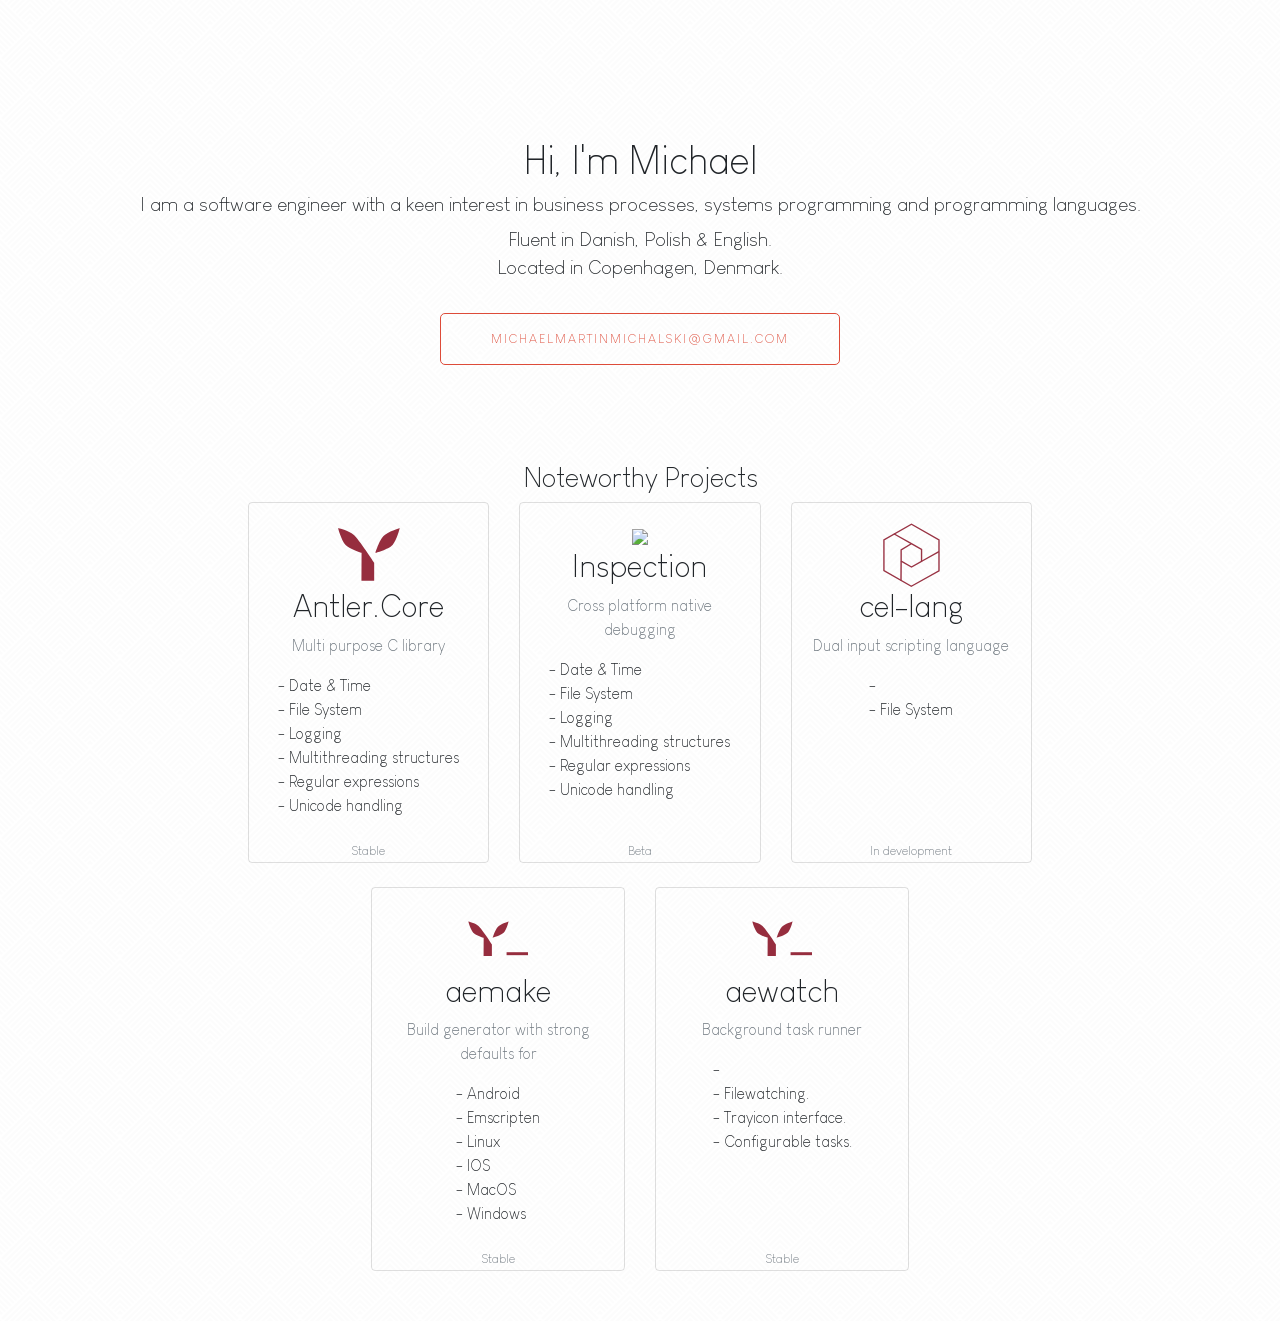
==== index.html @ 4b908354 "added some text" ====
<!DOCTYPE html>
<html lang="en">

<head>
    <meta http-equiv="Content-Type" content="text/html; charset=utf-8">
    <meta http-equiv="X-UA-Compatible" content="IE=edge, chrome=1">
    <meta name="viewport" content="width=device-width, initial-scale=1">
    <meta name="description" content="A Software Engineer with focus on native programming and good IT design.">
    <meta name="author" content="Michael Michalski">

    <title>Portfolio - Michael Michalski</title>

    <link href="css/bootstrap.min.css" rel="stylesheet">
    <link href="css/fonts.css" rel="stylesheet">
    <link href="css/theme.css" rel="stylesheet">

</head>

<body>
    <div class="container">
        <div class="row justify-content-center">
            <div class="jumbotron">
                <br>
                <br>
                <br>
                <h1>Hi, I'm Michael</h1>
                
                <h4 class="lead">
                    I am a software engineer with a keen interest in business processes, systems programming and programming languages.
                    
                </h4>
                <h4 class="lead desc">
                    Fluent in Danish, Polish & English.
                    <br> Located in Copenhagen, Denmark.
                </h4>
                <br>
                <a href="mailto::michaelmartinmichalski@gmail.com" class="btn btn-outline btn-xl">
                    michaelmartinmichalski@gmail.com
                </a>
            </div>
        </div>
        <div class="row justify-content-center">
            <h3>Noteworthy Projects </h3>
        </div>
        <div class="row justify-content-center">
            <div class="card-deck">
                <div class="card">
                    <div class="card-body">
                        <img style="height:64px;" src="icons/antler.svg" />
                        <h2>Antler.Core</h2>
                        <p class="text-muted">Multi purpose C library</p>
                        <div style="display: inline-block; text-align: left;">
                            - Date & Time
                            <br /> - File System
                            <br /> - Logging
                            <br /> - Multithreading structures
                            <br /> - Regular expressions
                            <br /> - Unicode handling
                        </div>
                    </div>
                    <div class="card-bottom">
                        <small class="text-muted">Stable</small>
                    </div>
                </div>
                <div class="card">
                    <div class="card-body">
                        <img style="height:64px;" src="press/icons/abstraction.svg" />
                        <h2>Inspection</h2>
                        <p class="text-muted">Cross platform native debugging</p>
                        <div style="display: inline-block; text-align: left;">
                            - Date & Time
                            <br /> - File System
                            <br /> - Logging
                            <br /> - Multithreading structures
                            <br /> - Regular expressions
                            <br /> - Unicode handling
                        </div>
                    </div>
                    <div class="card-bottom">
                        <small class="text-muted">Beta</small>
                    </div>
                </div>
                <div class="card">
                    <div class="card-body">
                        <img style="height:64px;" src="icons/cel.svg" />
                        <h2>cel-lang</h2>
                        <p class="text-muted">Dual input scripting language</p>
                        <div style="display: inline-block; text-align: left;">
                            -
                            <br /> - File System
                        </div>
                    </div>
                    <div class="card-bottom">
                        <small class="text-muted">In development</small>
                    </div>
                </div>
            </div>

        </div>
        <br>
        <div class="row justify-content-center">
            <div class="card-deck">

                <div class="card">
                    <div class="card-body">
                        <img style="height:64px;" src="icons/antlerConsole.svg" />
                        <h2>aemake</h2>
                        <p class="text-muted">Build generator with strong defaults for</p>
                        <div style="display: inline-block; text-align: left;">
                            - Android
                            <br /> - Emscripten
                            <br /> - Linux
                            <br /> - IOS
                            <br /> - MacOS
                            <br /> - Windows
                        </div>
                    </div>
                    <div class="card-bottom">
                        <small class="text-muted">Stable</small>
                    </div>
                </div>
                <div class="card">
                    <div class="card-body">
                        <img style="height:64px;" src="icons/antlerConsole.svg" />
                        <h2>aewatch</h2>
                        <p class="text-muted">Background task runner</p>
                        <div style="display: inline-block; text-align: left;">
                            -
                            <br /> - Filewatching.
                            <br /> - Trayicon interface.
                            <br /> - Configurable tasks.
                        </div>
                    </div>
                    <div class="card-bottom">
                        <small class="text-muted">Stable</small>
                    </div>
                </div>
            </div>
        </div>
    </div>
    <footer>
    </footer>    
    <script src="js/bootstrap.min.js"></script>
</body>

</html>
---- css/fonts.css ----
@font-face {
  font-family: "Quicksand-Regular";
  src: url('../fonts/Quicksand-Regular.otf');
  font-weight: normal;
  font-style: normal;
}

@font-face {
  font-family: "UniSansThinCAPS";
  src: url('../fonts/Uni-Sans-Thin.otf');
  font-weight: normal;
  font-style: normal;
}
---- css/theme.css ----
@font-face {
  font-family: "LouisGeorge";
  src: url('../fonts/LouisGeorgeCafeLight.ttf');
  font-weight: normal;
  font-style: normal;
} 

html,
body {
background-color: #ffffff;
background-image: url("data:image/svg+xml,%3Csvg width='60' height='60' viewBox='0 0 60 60' xmlns='http://www.w3.org/2000/svg'%3E%3Cpath d='M54.627 0l.83.828-1.415 1.415L51.8 0h2.827zM5.373 0l-.83.828L5.96 2.243 8.2 0H5.374zM48.97 0l3.657 3.657-1.414 1.414L46.143 0h2.828zM11.03 0L7.372 3.657 8.787 5.07 13.857 0H11.03zm32.284 0L49.8 6.485 48.384 7.9l-7.9-7.9h2.83zM16.686 0L10.2 6.485 11.616 7.9l7.9-7.9h-2.83zm20.97 0l9.315 9.314-1.414 1.414L34.828 0h2.83zM22.344 0L13.03 9.314l1.414 1.414L25.172 0h-2.83zM32 0l12.142 12.142-1.414 1.414L30 .828 17.272 13.556l-1.414-1.414L28 0h4zM.284 0l28 28-1.414 1.414L0 2.544V0h.284zM0 5.373l25.456 25.455-1.414 1.415L0 8.2V5.374zm0 5.656l22.627 22.627-1.414 1.414L0 13.86v-2.83zm0 5.656l19.8 19.8-1.415 1.413L0 19.514v-2.83zm0 5.657l16.97 16.97-1.414 1.415L0 25.172v-2.83zM0 28l14.142 14.142-1.414 1.414L0 30.828V28zm0 5.657L11.314 44.97 9.9 46.386l-9.9-9.9v-2.828zm0 5.657L8.485 47.8 7.07 49.212 0 42.143v-2.83zm0 5.657l5.657 5.657-1.414 1.415L0 47.8v-2.83zm0 5.657l2.828 2.83-1.414 1.413L0 53.456v-2.83zM54.627 60L30 35.373 5.373 60H8.2L30 38.2 51.8 60h2.827zm-5.656 0L30 41.03 11.03 60h2.828L30 43.858 46.142 60h2.83zm-5.656 0L30 46.686 16.686 60h2.83L30 49.515 40.485 60h2.83zm-5.657 0L30 52.343 22.343 60h2.83L30 55.172 34.828 60h2.83zM32 60l-2-2-2 2h4zM59.716 0l-28 28 1.414 1.414L60 2.544V0h-.284zM60 5.373L34.544 30.828l1.414 1.415L60 8.2V5.374zm0 5.656L37.373 33.656l1.414 1.414L60 13.86v-2.83zm0 5.656l-19.8 19.8 1.415 1.413L60 19.514v-2.83zm0 5.657l-16.97 16.97 1.414 1.415L60 25.172v-2.83zM60 28L45.858 42.142l1.414 1.414L60 30.828V28zm0 5.657L48.686 44.97l1.415 1.415 9.9-9.9v-2.828zm0 5.657L51.515 47.8l1.414 1.413 7.07-7.07v-2.83zm0 5.657l-5.657 5.657 1.414 1.415L60 47.8v-2.83zm0 5.657l-2.828 2.83 1.414 1.413L60 53.456v-2.83zM39.9 16.385l1.414-1.414L30 3.658 18.686 14.97l1.415 1.415 9.9-9.9 9.9 9.9zm-2.83 2.828l1.415-1.414L30 9.313 21.515 17.8l1.414 1.413 7.07-7.07 7.07 7.07zm-2.827 2.83l1.414-1.416L30 14.97l-5.657 5.657 1.414 1.415L30 17.8l4.243 4.242zm-2.83 2.827l1.415-1.414L30 20.626l-2.828 2.83 1.414 1.414L30 23.456l1.414 1.414zM56.87 59.414L58.284 58 30 29.716 1.716 58l1.414 1.414L30 32.544l26.87 26.87z' fill='%23000000' fill-opacity='0.01' fill-rule='evenodd'/%3E%3C/svg%3E");
}
body {
  font-family: 'LouisGeorge', 'Helvetica', 'Arial', 'sans-serif';
}
a {
  -webkit-transition: all 0.35s;
  -moz-transition: all 0.35s;
  transition: all 0.35s;
  color: #962d3e;
}
a:hover,
a:focus {
  color: #d06274;
}
hr {
  max-width: 400px;
  margin: 10px auto 25px;
  border-width: 1px;
  border-color: #777;
}
hr.light {
  border-color: white;
}

.product-item {
  text-align:center;
  margin: 0 auto;
  border-radius: 1ex;
  padding: 2ex 1ex;
  border: 1px solid;
  border-color: #9ea9b6;
}

footer {
  border-top: 0px solid #3c4650;
  padding: 25px 0px;
  text-align: center;
}

footer p {
  font-size: 14px;
  color: #3c4650;
  margin: 0;
}

.bg-primary {
  background: #fdcc52;
  background: -webkit-linear-gradient(#fdcc52, #fdc539);
  background: linear-gradient(#fdcc52, #fdc539);
}
.text-primary {
  color: #fdcc52;
}
.no-gutter > [class*='col-'] {
  padding-right: 0;
  padding-left: 0;
}
.btn-outline {
  color: #dd4b39;
  border-color: #eee;
  border: 1px solid;
}
.btn-outline:hover,
.btn-outline:focus,
.btn-outline:active,
.btn-outline.active {
 //   color: #d06274;
    color: #962D3E;
    
//  background-color: rgb(195, 90, 107);
}
.btn {
  text-transform: uppercase;
  letter-spacing: 2px;
  border-radius: 5px;
}
.btn-xl {
  padding: 15px 50px;
  font-size: 13px;
}
@media (max-width: 500px) {
  .btn-xl {
    padding: 15px 10px;
    font-size: 13px;
  }
}
.jumbotron{
  background-color: transparent;
}

.card{
  background-color: transparent;  
}

.desc{
      line-height: 1.4;
      padding-top: 1.4px;
}

.justify-content-center
{
    text-align:center;
}
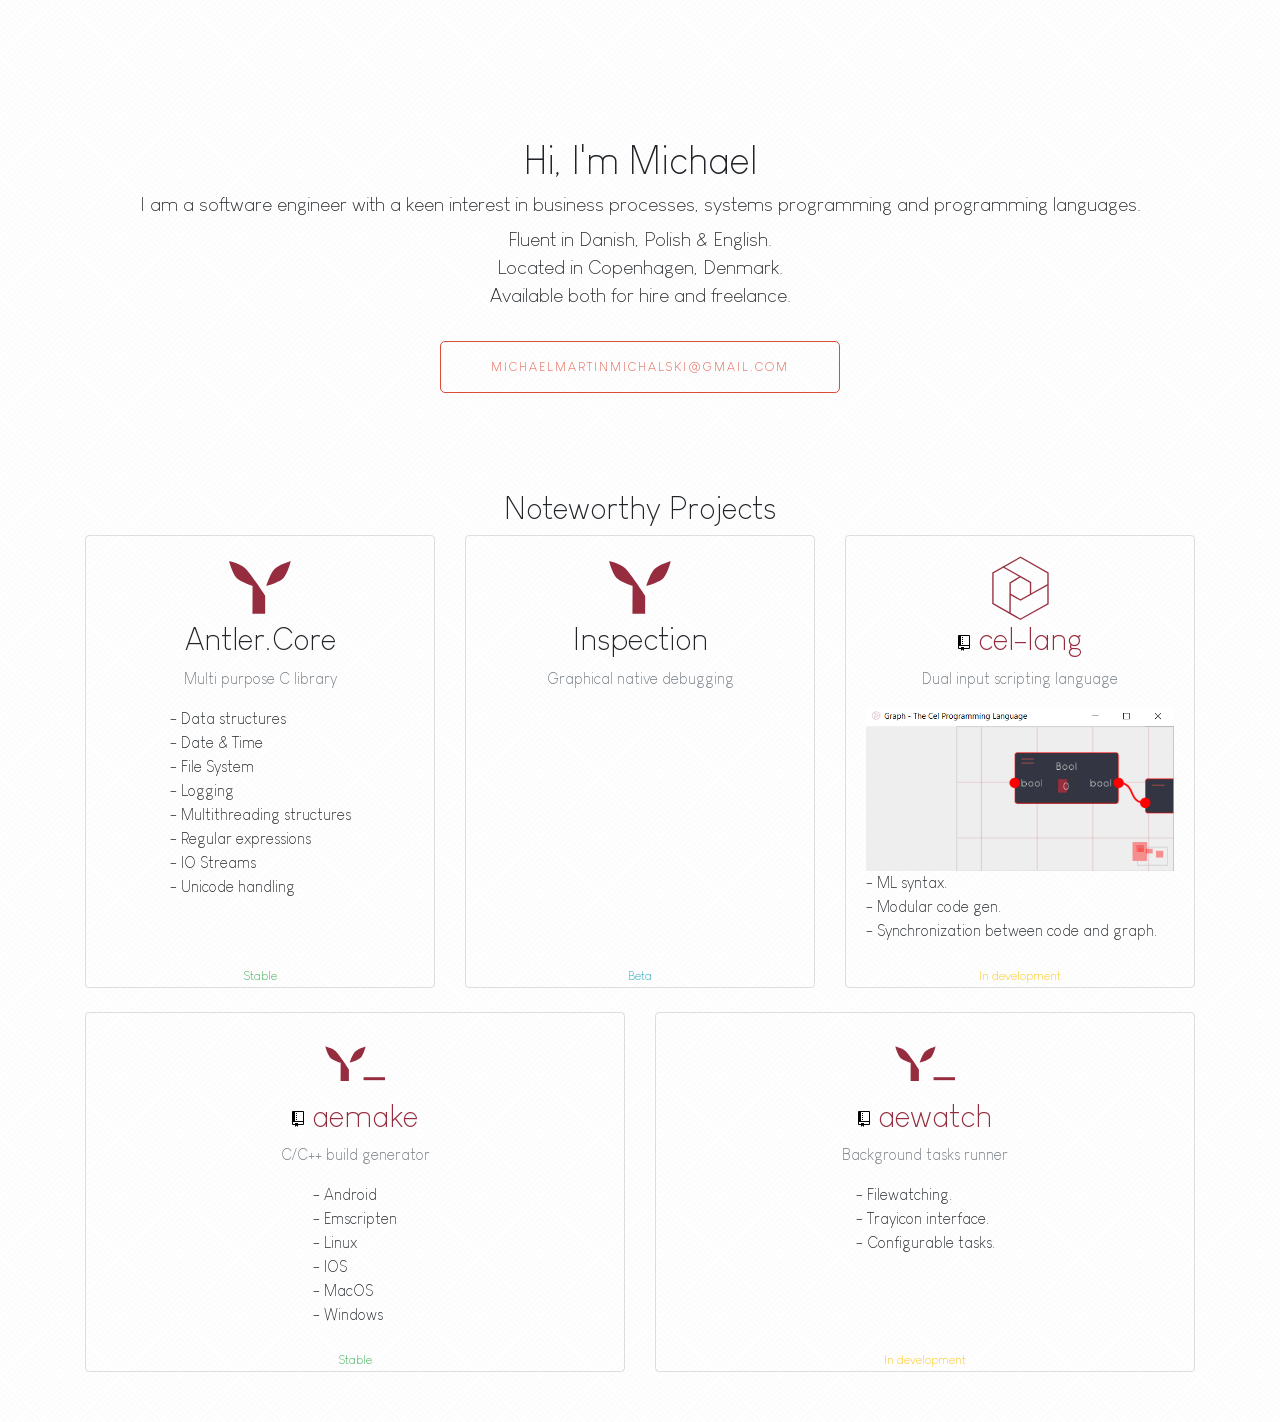
==== commit 6ec0e754: "fixed card widths" ====
--- a/index.html
+++ b/index.html
@@ -32,6 +32,7 @@
                 <h4 class="lead desc">
                     Fluent in Danish, Polish & English.
                     <br> Located in Copenhagen, Denmark.
+                    <br> Available both for hire and freelance.
                 </h4>
                 <br>
                 <a href="mailto::michaelmartinmichalski@gmail.com" class="btn btn-outline btn-xl">
@@ -40,9 +41,9 @@
             </div>
         </div>
         <div class="row justify-content-center">
-            <h3>Noteworthy Projects </h3>
+            <h2>Noteworthy Projects </h2>
         </div>
-        <div class="row justify-content-center">
+        <div class="justify-content-center">
             <div class="card-deck">
                 <div class="card">
                     <div class="card-body">
@@ -50,62 +51,62 @@
                         <h2>Antler.Core</h2>
                         <p class="text-muted">Multi purpose C library</p>
                         <div style="display: inline-block; text-align: left;">
-                            - Date & Time
+                            - Data structures
+                            <br /> - Date & Time
                             <br /> - File System
                             <br /> - Logging
                             <br /> - Multithreading structures
                             <br /> - Regular expressions
+                            <br /> - IO Streams
                             <br /> - Unicode handling
                         </div>
                     </div>
                     <div class="card-bottom">
-                        <small class="text-muted">Stable</small>
+                        <small class="text-success">Stable</small>
                     </div>
                 </div>
                 <div class="card">
                     <div class="card-body">
-                        <img style="height:64px;" src="press/icons/abstraction.svg" />
+                        <img style="height:64px;" src="icons/antler.svg" />
                         <h2>Inspection</h2>
-                        <p class="text-muted">Cross platform native debugging</p>
-                        <div style="display: inline-block; text-align: left;">
-                            - Date & Time
-                            <br /> - File System
-                            <br /> - Logging
-                            <br /> - Multithreading structures
-                            <br /> - Regular expressions
-                            <br /> - Unicode handling
-                        </div>
+                        <p class="text-muted">Graphical native debugging</p>
+                        
                     </div>
                     <div class="card-bottom">
-                        <small class="text-muted">Beta</small>
+                        <small class="text-info">Beta</small>
                     </div>
                 </div>
                 <div class="card">
                     <div class="card-body">
                         <img style="height:64px;" src="icons/cel.svg" />
-                        <h2>cel-lang</h2>
+                        <h2>
+                            <a href="https://github.com/cel-lang/cel" target="_blank">
+                                <img style="height:16px;" src="icons/octicons-repo.svg" /> cel-lang </a>
+                        </h2>
                         <p class="text-muted">Dual input scripting language</p>
                         <div style="display: inline-block; text-align: left;">
-                            -
-                            <br /> - File System
+                            <img src="img/cel.png" class="imgcel" alt="Cel Graph">
+                            - ML syntax.
+                            <br /> - Modular code gen.
+                            <br /> - Synchronization between code and graph.
                         </div>
                     </div>
                     <div class="card-bottom">
-                        <small class="text-muted">In development</small>
+                        <small class="text-warning">In development</small>
                     </div>
                 </div>
             </div>
 
         </div>
         <br>
-        <div class="row justify-content-center">
+        <div class="justify-content-center">
             <div class="card-deck">
 
                 <div class="card">
                     <div class="card-body">
                         <img style="height:64px;" src="icons/antlerConsole.svg" />
-                        <h2>aemake</h2>
-                        <p class="text-muted">Build generator with strong defaults for</p>
+                        <h2><a href="https://github.com/DeerlyGames/aemake" target="_blank"><img style="height:16px;" src="icons/octicons-repo.svg" /> aemake </a></h2>
+                        <p class="text-muted">C/C++ build generator</p>
                         <div style="display: inline-block; text-align: left;">
                             - Android
                             <br /> - Emscripten
@@ -116,23 +117,25 @@
                         </div>
                     </div>
                     <div class="card-bottom">
-                        <small class="text-muted">Stable</small>
+                        <small class="text-success">Stable</small>
                     </div>
                 </div>
                 <div class="card">
                     <div class="card-body">
                         <img style="height:64px;" src="icons/antlerConsole.svg" />
-                        <h2>aewatch</h2>
-                        <p class="text-muted">Background task runner</p>
+                        <h2>
+                            <a href="https://github.com/DeerlyGames/aewatch" target="_blank">
+                                <img style="height:16px;" src="icons/octicons-repo.svg" /> aewatch </a>
+                        </h2>
+                        <p class="text-muted">Background tasks runner</p>
                         <div style="display: inline-block; text-align: left;">
-                            -
-                            <br /> - Filewatching.
+                            - Filewatching.
                             <br /> - Trayicon interface.
                             <br /> - Configurable tasks.
                         </div>
                     </div>
                     <div class="card-bottom">
-                        <small class="text-muted">Stable</small>
+                        <small class="text-warning">In development</small>
                     </div>
                 </div>
             </div>
@@ -140,7 +143,7 @@
     </div>
     <footer>
     </footer>    
-    <script src="js/bootstrap.min.js"></script>
+ 
 </body>
 
 </html>
--- a/css/theme.css
+++ b/css/theme.css
@@ -18,10 +18,12 @@
   -moz-transition: all 0.35s;
   transition: all 0.35s;
   color: #962d3e;
+  text-decoration: none;
 }
 a:hover,
 a:focus {
   color: #d06274;
+  text-decoration: none;
 }
 hr {
   max-width: 400px;
@@ -66,20 +68,20 @@
   padding-right: 0;
   padding-left: 0;
 }
+
 .btn-outline {
   color: #dd4b39;
   border-color: #eee;
   border: 1px solid;
 }
+
 .btn-outline:hover,
 .btn-outline:focus,
 .btn-outline:active,
 .btn-outline.active {
- //   color: #d06274;
     color: #962D3E;
-    
-//  background-color: rgb(195, 90, 107);
 }
+
 .btn {
   text-transform: uppercase;
   letter-spacing: 2px;
@@ -104,11 +106,15 @@
 }
 
 .desc{
-      line-height: 1.4;
-      padding-top: 1.4px;
+  line-height: 1.4;
+  padding-top: 1.4px;
 }
 
-.justify-content-center
-{
-    text-align:center;
+.justify-content-center{
+  text-align:center;
 }
+
+.imgcel{
+  text-align: center;
+  width:100%;
+}
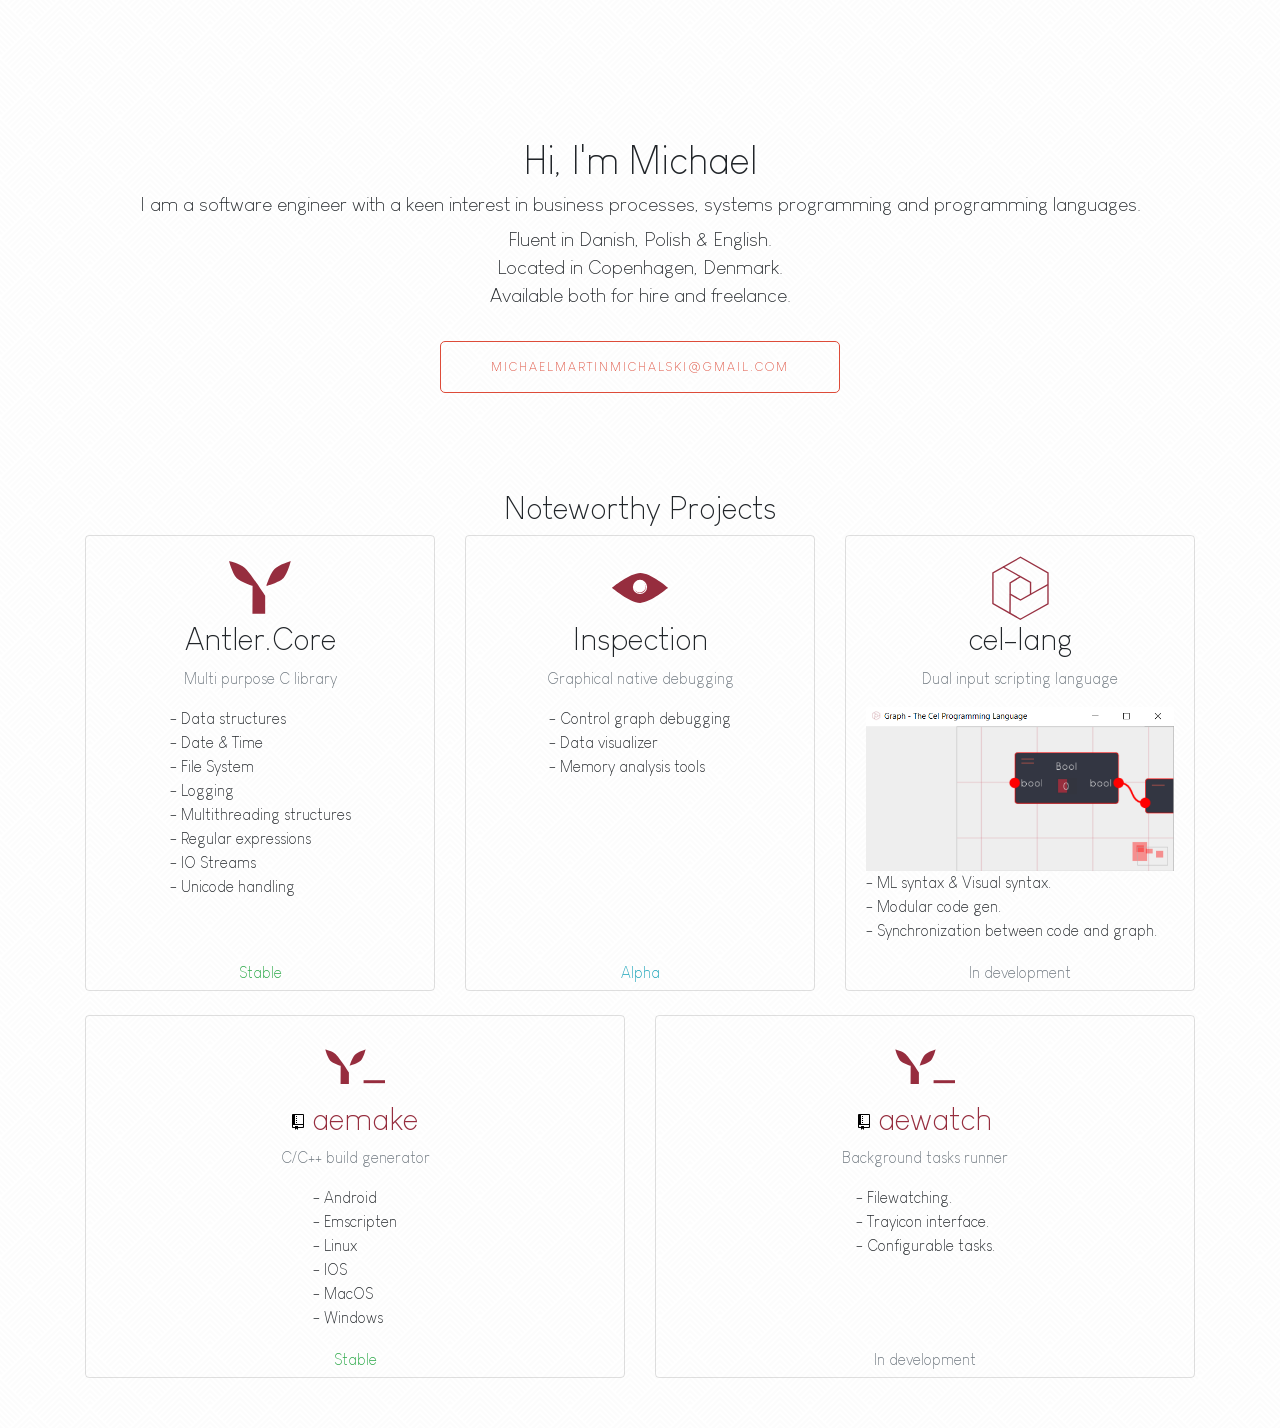
==== commit e1f25932: "added inspection icon and made text bigger" ====
--- a/index.html
+++ b/index.html
@@ -62,37 +62,38 @@
                         </div>
                     </div>
                     <div class="card-bottom">
-                        <small class="text-success">Stable</small>
+                        <h6 class="text-success">Stable</h6>
                     </div>
                 </div>
                 <div class="card">
                     <div class="card-body">
-                        <img style="height:64px;" src="icons/antler.svg" />
+                        <img style="height:64px;" src="icons/inspection.svg" />
                         <h2>Inspection</h2>
                         <p class="text-muted">Graphical native debugging</p>
-                        
+                        <div style="display: inline-block; text-align: left;">
+                            - Control graph debugging
+                            <br /> - Data visualizer
+                            <br /> - Memory analysis tools
+                        </div>
                     </div>
                     <div class="card-bottom">
-                        <small class="text-info">Beta</small>
+                        <h6 class="text-info">Alpha</h6>
                     </div>
                 </div>
                 <div class="card">
                     <div class="card-body">
                         <img style="height:64px;" src="icons/cel.svg" />
-                        <h2>
-                            <a href="https://github.com/cel-lang/cel" target="_blank">
-                                <img style="height:16px;" src="icons/octicons-repo.svg" /> cel-lang </a>
-                        </h2>
+                        <h2> cel-lang </h2>
                         <p class="text-muted">Dual input scripting language</p>
                         <div style="display: inline-block; text-align: left;">
                             <img src="img/cel.png" class="imgcel" alt="Cel Graph">
-                            - ML syntax.
+                            - ML syntax & Visual syntax.
                             <br /> - Modular code gen.
                             <br /> - Synchronization between code and graph.
                         </div>
                     </div>
                     <div class="card-bottom">
-                        <small class="text-warning">In development</small>
+                        <h6 class="text-muted">In development</h6>
                     </div>
                 </div>
             </div>
@@ -117,7 +118,7 @@
                         </div>
                     </div>
                     <div class="card-bottom">
-                        <small class="text-success">Stable</small>
+                        <h6 class="text-success">Stable</h6>
                     </div>
                 </div>
                 <div class="card">
@@ -135,7 +136,7 @@
                         </div>
                     </div>
                     <div class="card-bottom">
-                        <small class="text-warning">In development</small>
+                        <h6 class="text-muted">In development</h6>
                     </div>
                 </div>
             </div>
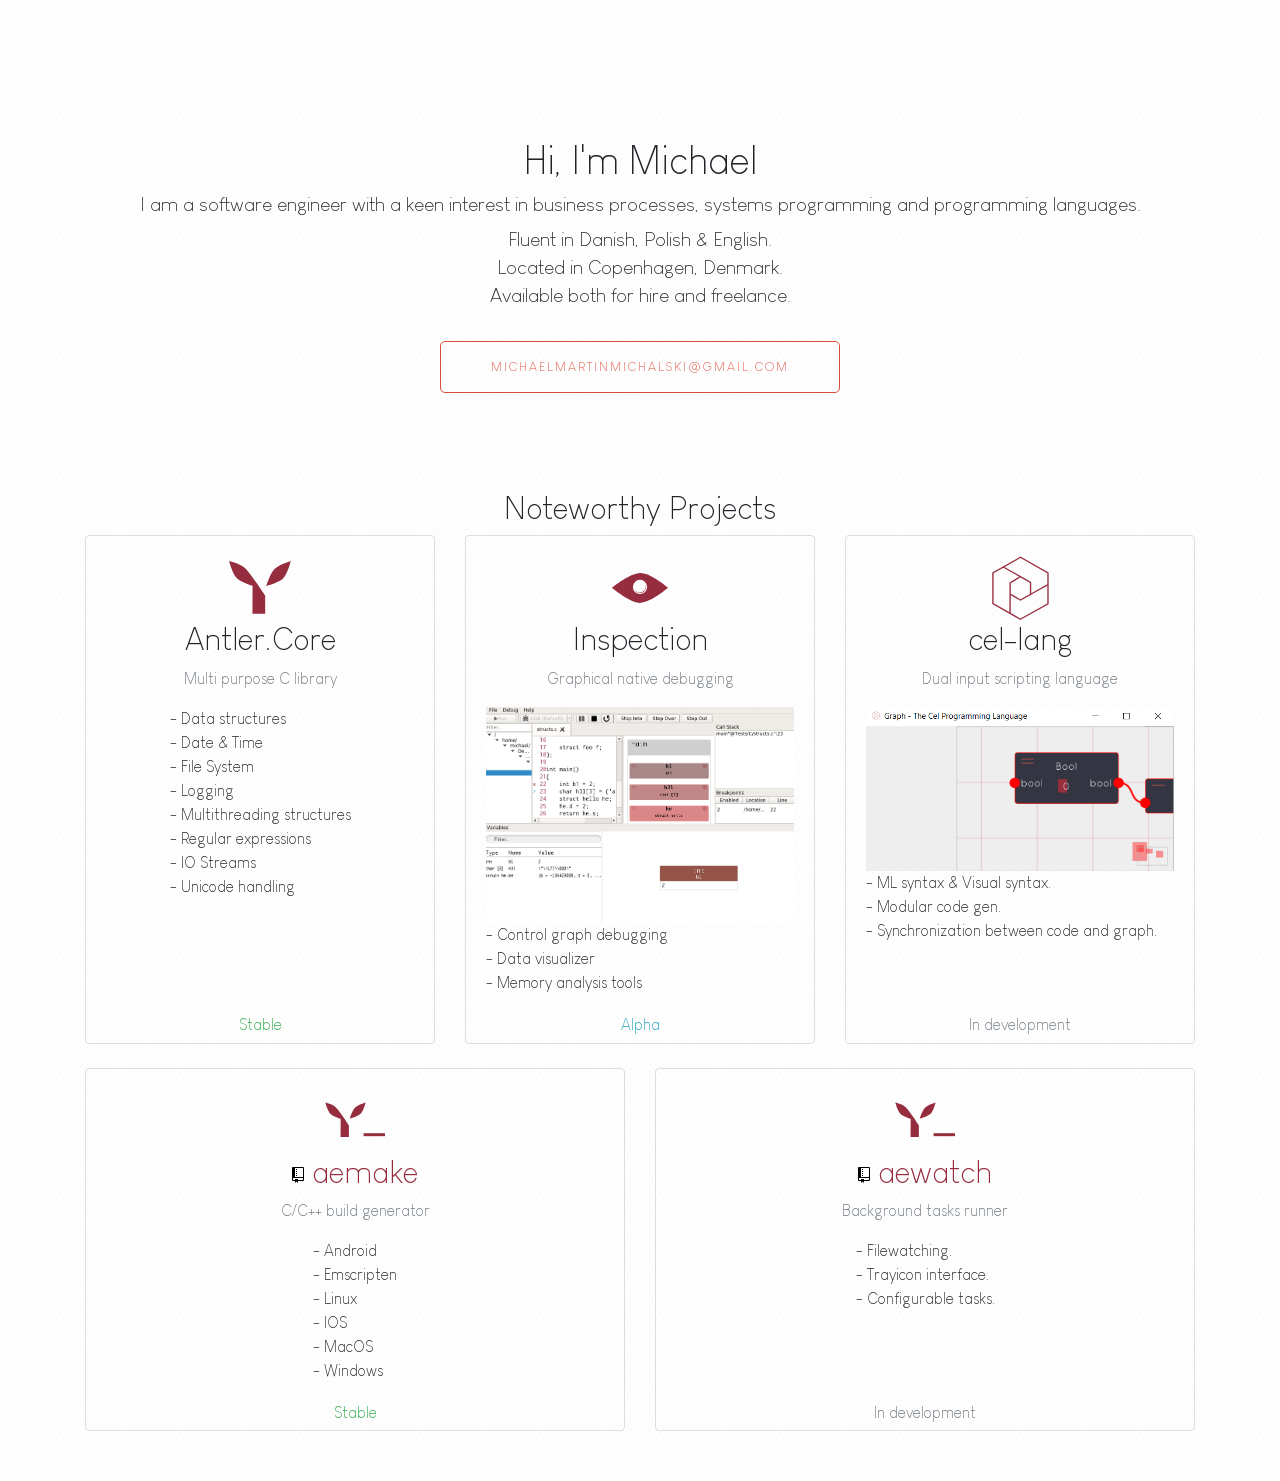
==== commit b6e32f12: "added image" ====
--- a/index.html
+++ b/index.html
@@ -71,6 +71,7 @@
                         <h2>Inspection</h2>
                         <p class="text-muted">Graphical native debugging</p>
                         <div style="display: inline-block; text-align: left;">
+                            <img src="img/inspection.png" class="imgcel" alt="Inspection">
                             - Control graph debugging
                             <br /> - Data visualizer
                             <br /> - Memory analysis tools
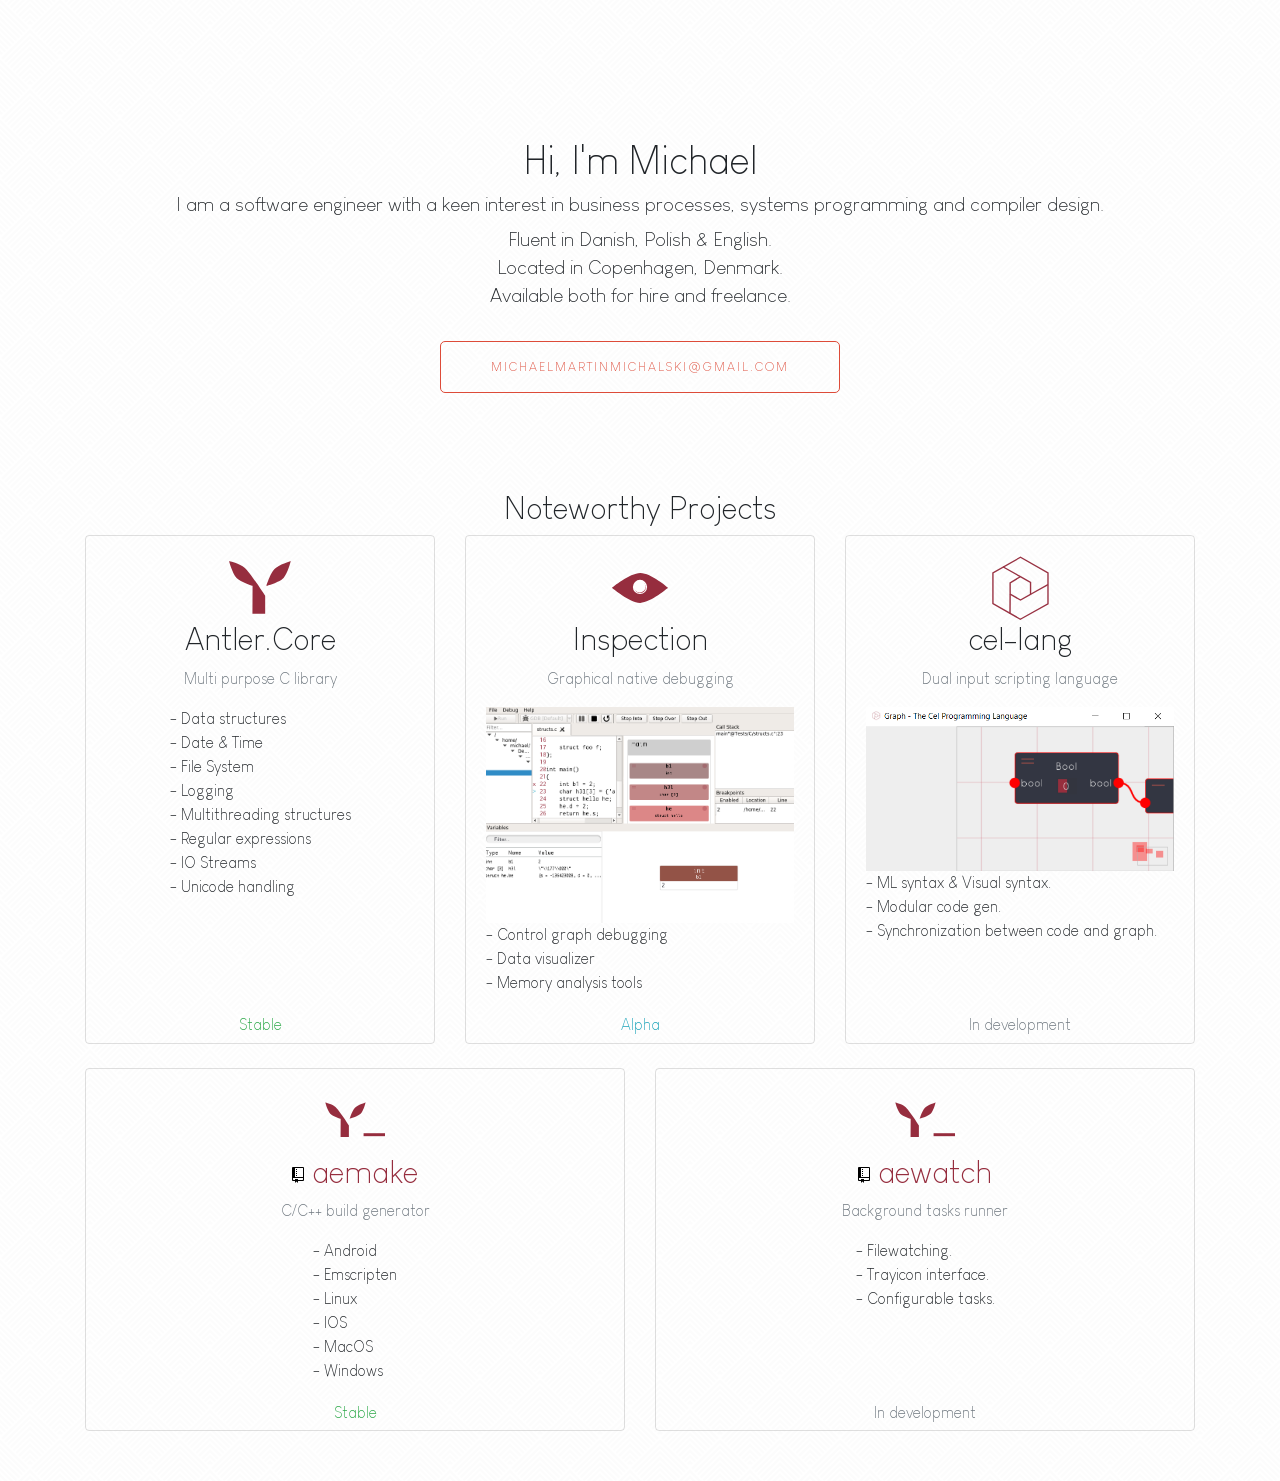
==== commit 78a48714: "Update index.html" ====
--- a/index.html
+++ b/index.html
@@ -26,7 +26,7 @@
                 <h1>Hi, I'm Michael</h1>
                 
                 <h4 class="lead">
-                    I am a software engineer with a keen interest in business processes, systems programming and programming languages.
+                    I am a software engineer with a keen interest in business processes, systems programming and compiler design.
                     
                 </h4>
                 <h4 class="lead desc">
@@ -148,4 +148,4 @@
  
 </body>
 
-</html>+</html>
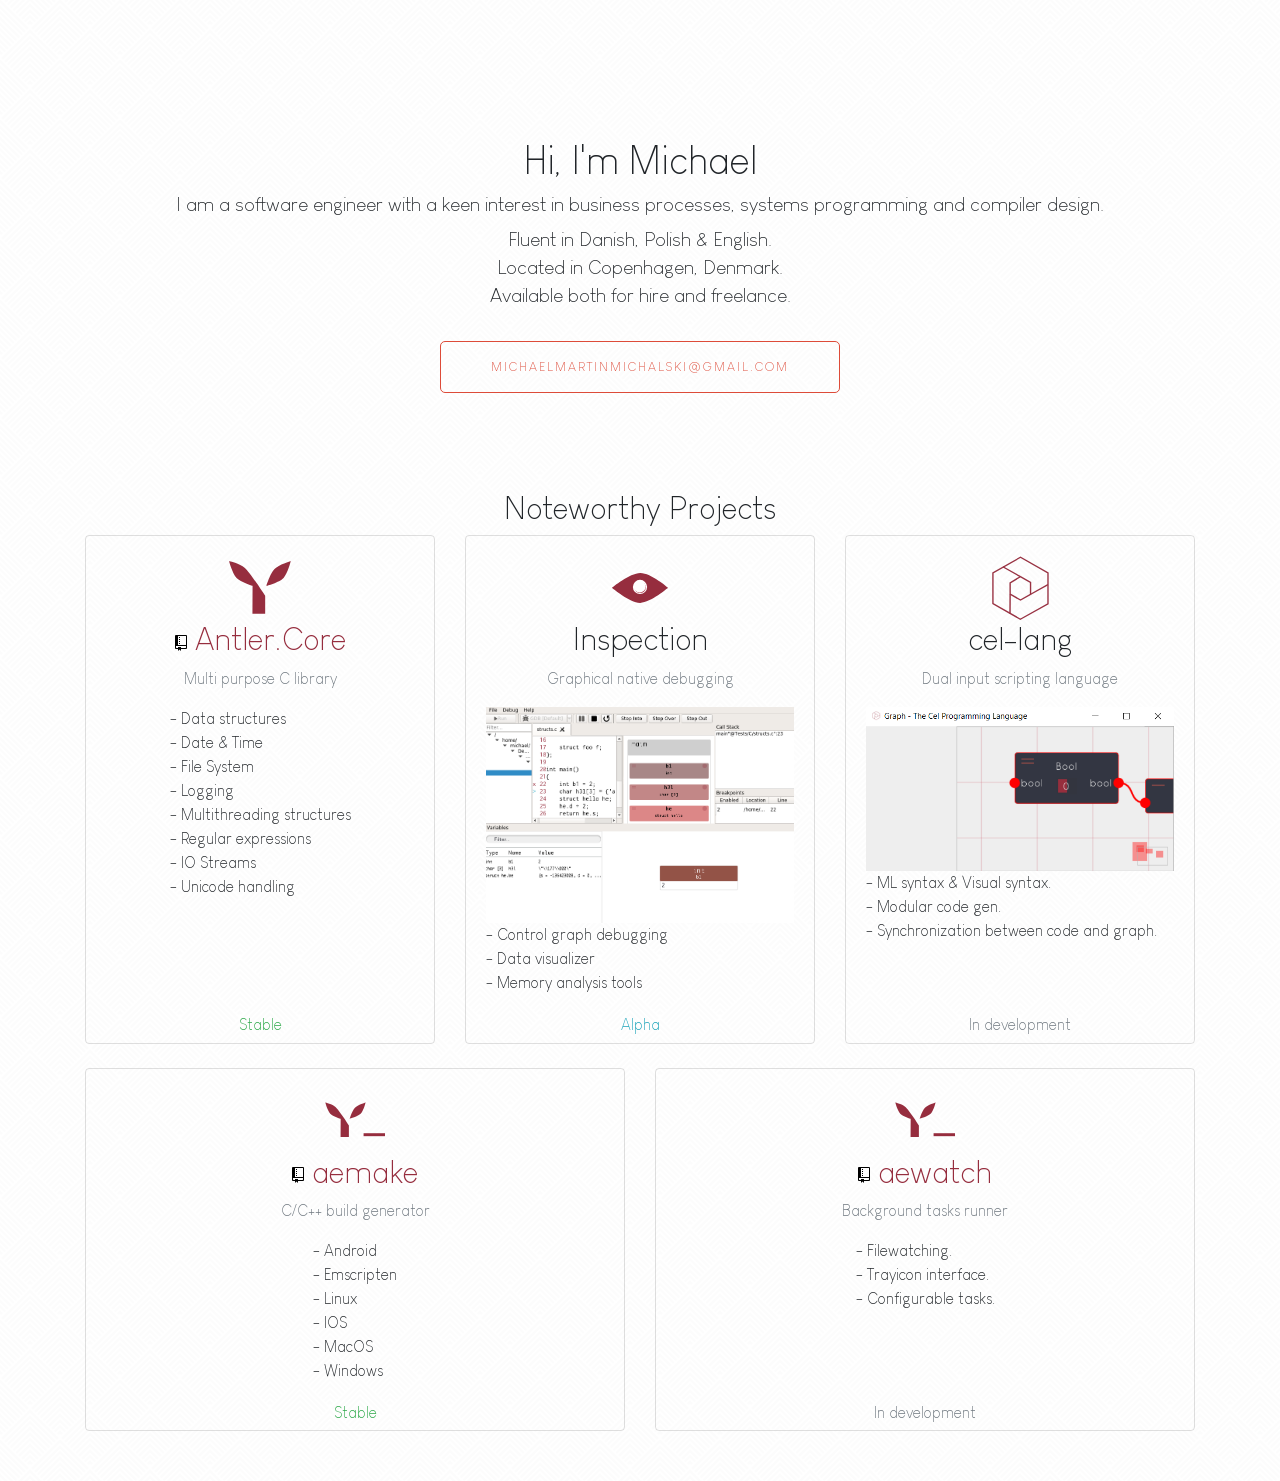
==== commit 6dc22fec: "Update index.html" ====
--- a/index.html
+++ b/index.html
@@ -48,7 +48,10 @@
                 <div class="card">
                     <div class="card-body">
                         <img style="height:64px;" src="icons/antler.svg" />
-                        <h2>Antler.Core</h2>
+                        <h2>
+                            <a href="https://github.com/DeerlyGames/aewatch" target="_blank">
+                                <img style="height:16px;" src="icons/octicons-repo.svg" /> Antler.Core </a>
+                        </h2>                  
                         <p class="text-muted">Multi purpose C library</p>
                         <div style="display: inline-block; text-align: left;">
                             - Data structures
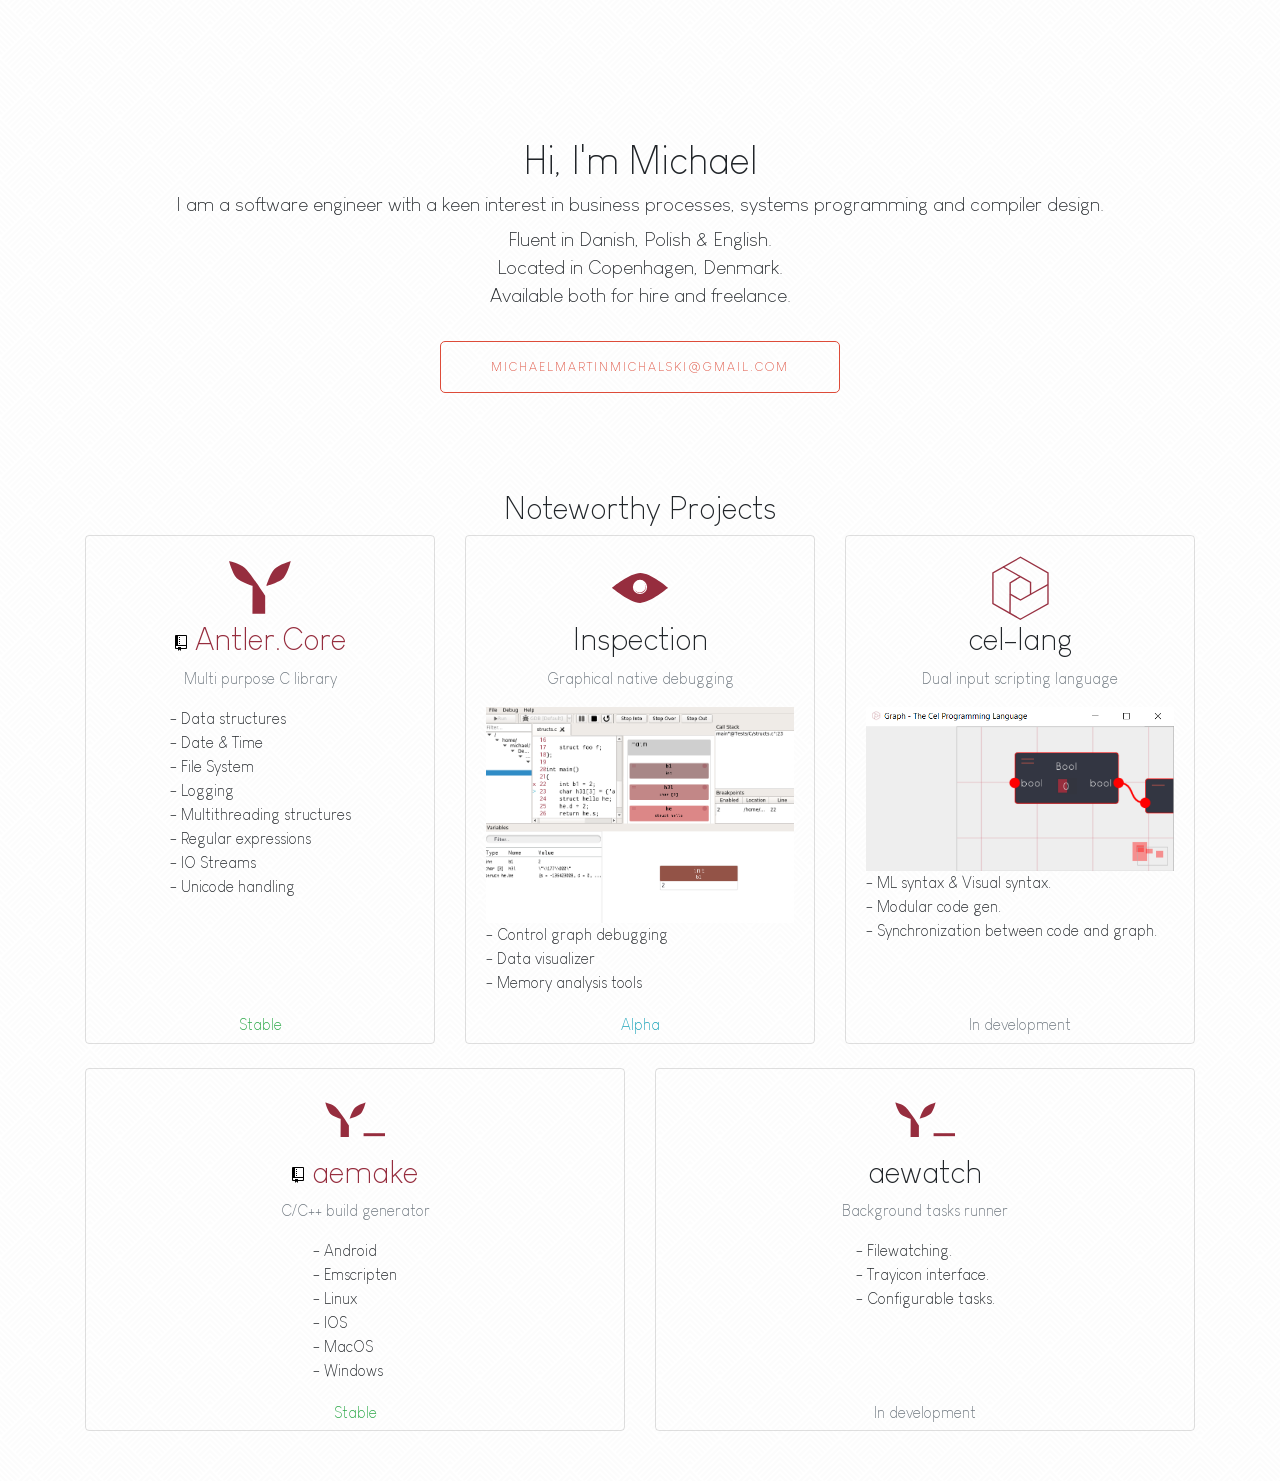
==== commit eb57f4ef: "Update index.html" ====
--- a/index.html
+++ b/index.html
@@ -49,7 +49,7 @@
                     <div class="card-body">
                         <img style="height:64px;" src="icons/antler.svg" />
                         <h2>
-                            <a href="https://github.com/DeerlyGames/aewatch" target="_blank">
+                            <a href="https://github.com/michael-michalski/antler.core" target="_blank">
                                 <img style="height:16px;" src="icons/octicons-repo.svg" /> Antler.Core </a>
                         </h2>                  
                         <p class="text-muted">Multi purpose C library</p>
@@ -128,9 +128,8 @@
                 <div class="card">
                     <div class="card-body">
                         <img style="height:64px;" src="icons/antlerConsole.svg" />
-                        <h2>
-                            <a href="https://github.com/DeerlyGames/aewatch" target="_blank">
-                                <img style="height:16px;" src="icons/octicons-repo.svg" /> aewatch </a>
+                        <h2> 
+                            aewatch 
                         </h2>
                         <p class="text-muted">Background tasks runner</p>
                         <div style="display: inline-block; text-align: left;">
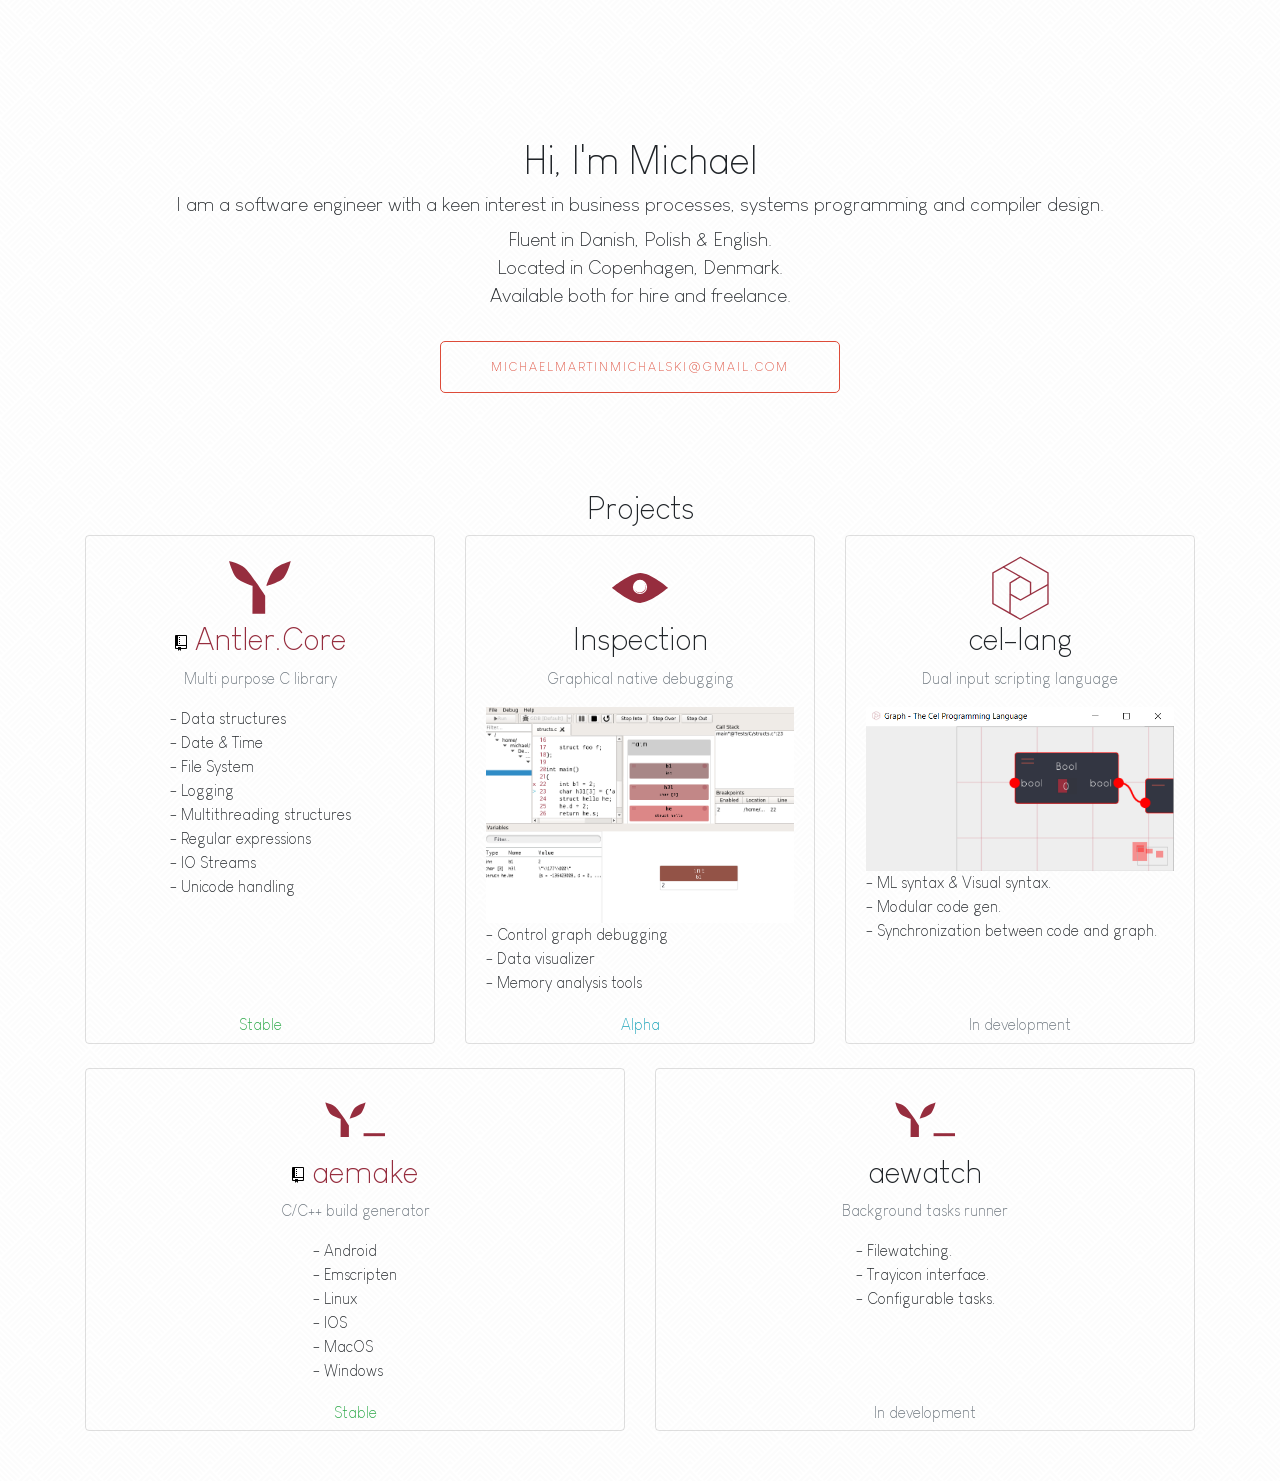
==== commit 058f3348: "add deploy" ====
--- a/index.html
+++ b/index.html
@@ -41,7 +41,7 @@
             </div>
         </div>
         <div class="row justify-content-center">
-            <h2>Noteworthy Projects </h2>
+            <h2>Projects</h2>
         </div>
         <div class="justify-content-center">
             <div class="card-deck">
